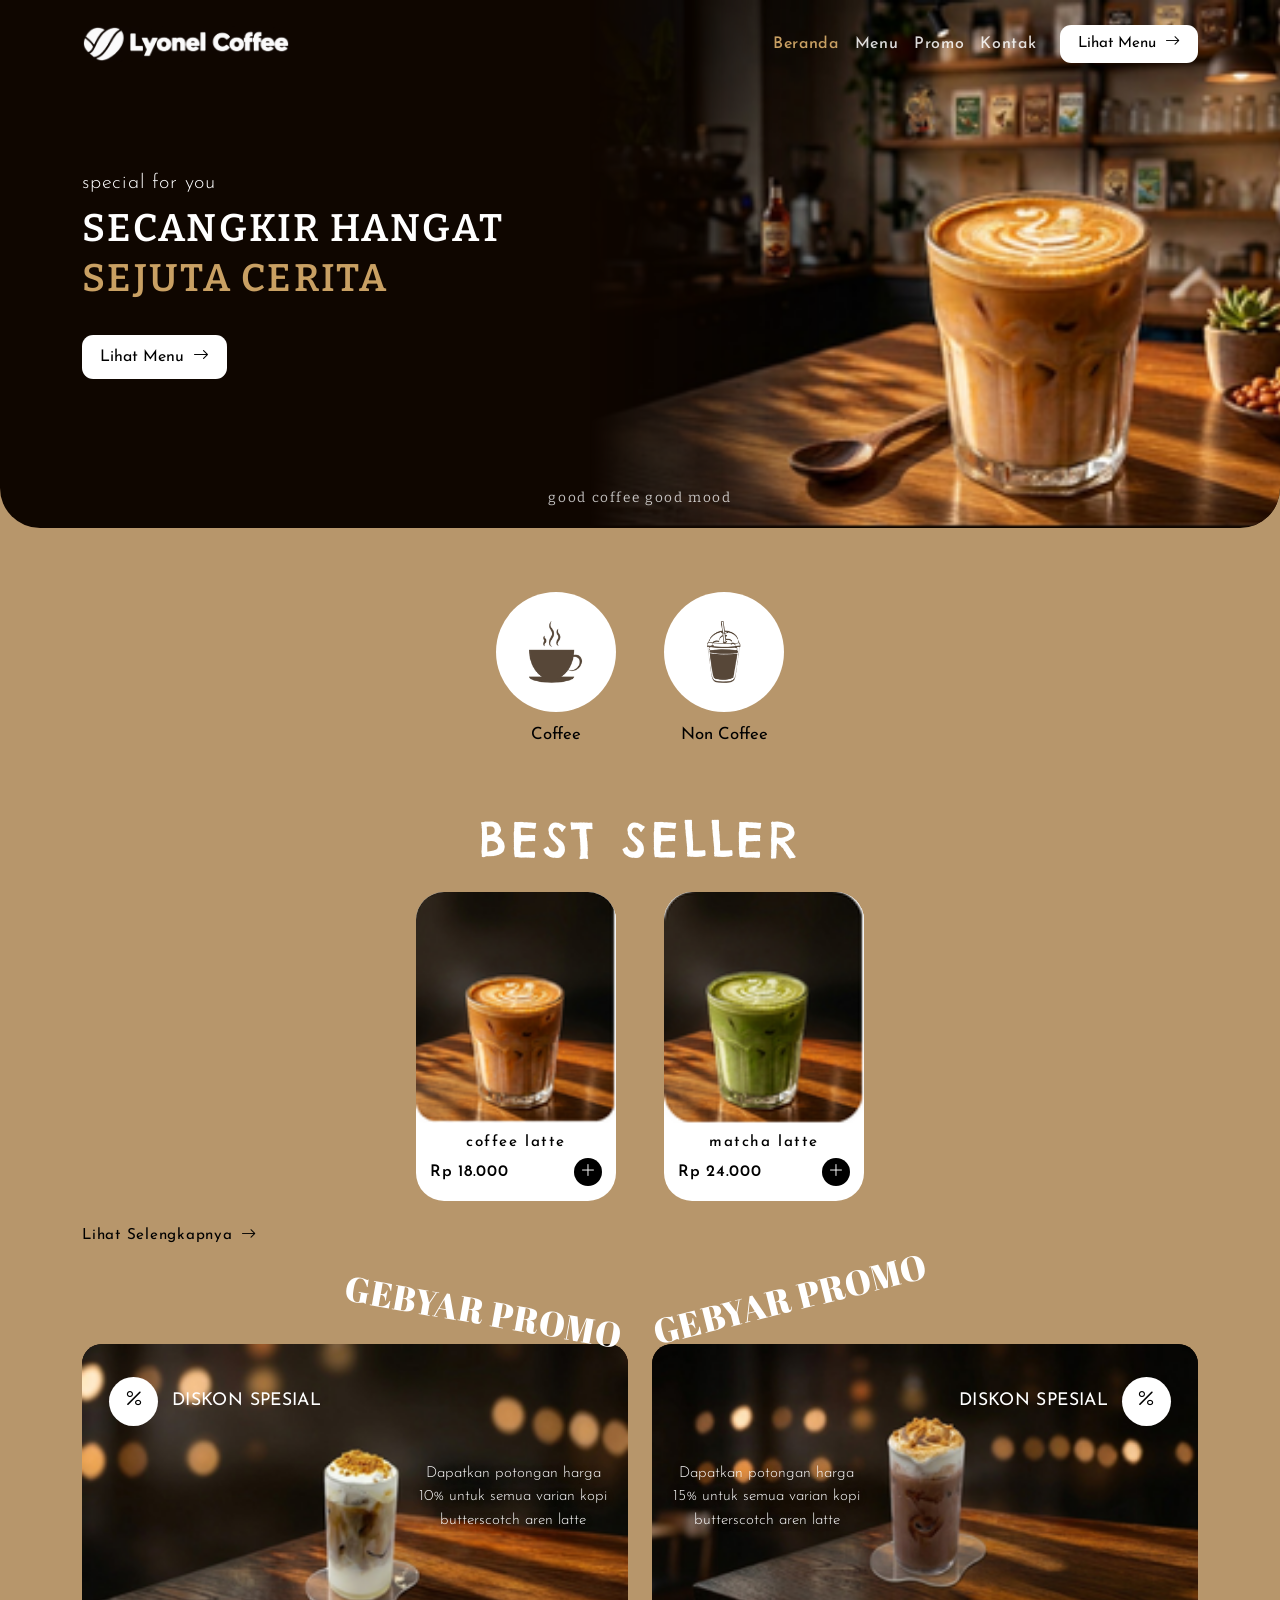
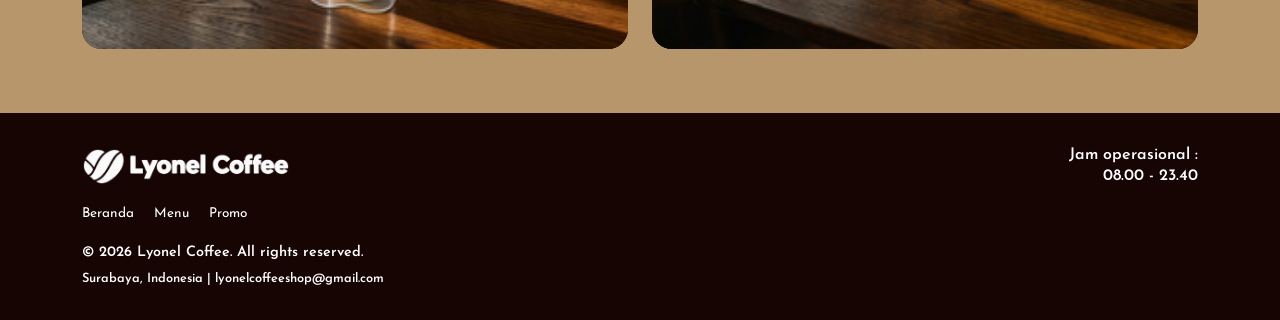
==== index.html @ e07eecb4 "first commit" ====
<!DOCTYPE html>
<html lang="id">
<head>
  <meta charset="utf-8">
  <meta name="viewport" content="width=device-width, initial-scale=1">
  <title>Lyonel Coffee – Secangkir Hangat Sejuta Cerita</title>
  <meta name="description" content="Lyonel Coffee, kedai kopi di Surabaya. Lihat menu coffee dan non coffee, best seller, serta promo terbaru.">
  <meta name="theme-color" content="#0f0600">
  <link rel="icon" href="assets/img/brand/lyonel-coffee-logo.png" type="image/png">

  <!-- Fonts -->
  <link rel="preconnect" href="https://fonts.googleapis.com">
  <link rel="preconnect" href="https://fonts.gstatic.com" crossorigin>
  <link href="https://fonts.googleapis.com/css2?family=Abril+Fatface&family=Archivo+Black&family=Bitter:wght@600&family=Chelsea+Market&family=Josefin+Sans:wght@300;400;500;600;700&family=Raleway:wght@400;500&display=swap" rel="stylesheet">

  <!-- Bootstrap 5 + Bootstrap Icons -->
  <link href="https://cdn.jsdelivr.net/npm/bootstrap@5.3.3/dist/css/bootstrap.min.css" rel="stylesheet">
  <link href="https://cdn.jsdelivr.net/npm/bootstrap-icons@1.11.3/font/bootstrap-icons.min.css" rel="stylesheet">

  <link href="assets/css/style.css" rel="stylesheet">
</head>
<body>
  <a class="skip-link" href="#main">Lewati ke konten utama</a>

  <!-- ===== Hero + navigation ===== -->
  <header class="hero">
    <nav class="site-nav navbar navbar-expand-lg navbar-dark" aria-label="Navigasi utama">
      <div class="container">
        <a class="navbar-brand" href="index.html" aria-label="Lyonel Coffee – beranda">
          <img class="site-nav__logo" src="assets/img/brand/lyonel-coffee-logo.png" alt="Lyonel Coffee" width="900" height="159">
        </a>
        <button class="navbar-toggler" type="button" data-bs-toggle="collapse" data-bs-target="#mainMenu"
                aria-controls="mainMenu" aria-expanded="false" aria-label="Buka menu navigasi">
          <i class="bi bi-list" aria-hidden="true"></i>
        </button>
        <div class="collapse navbar-collapse" id="mainMenu">
          <ul class="navbar-nav ms-auto align-items-lg-center">
            <li class="nav-item"><a class="nav-link" href="index.html" aria-current="page">Beranda</a></li>
            <li class="nav-item"><a class="nav-link" href="menu.html">Menu</a></li>
            <li class="nav-item"><a class="nav-link" href="#promo">Promo</a></li>
            <li class="nav-item"><a class="nav-link" href="#kontak">Kontak</a></li>
            <li class="nav-item d-none d-lg-block ms-lg-3">
              <a class="btn-lyonel" href="menu.html">Lihat Menu <i class="bi bi-arrow-right" aria-hidden="true"></i></a>
            </li>
          </ul>
        </div>
      </div>
    </nav>

    <div class="hero__media">
      <img src="assets/img/hero/hero-bg.png" alt="" width="366" height="200" fetchpriority="high">
    </div>

    <div class="container hero__body">
      <p class="hero__lead">special for you</p>
      <h1 class="hero__title">
        <span>SECANGKIR HANGAT</span>
        <span class="is-accent">SEJUTA CERITA</span>
      </h1>
      <a class="btn-lyonel" href="menu.html">Lihat Menu <i class="bi bi-arrow-right" aria-hidden="true"></i></a>
    </div>
    <p class="hero__tagline">good coffee good mood</p>
  </header>

  <main id="main">
    <noscript>
      <p class="container py-4 text-center">Aktifkan JavaScript untuk melihat daftar menu dan best seller.</p>
    </noscript>

    <!-- ===== Categories ===== -->
    <section class="section pb-0" aria-label="Kategori menu">
      <div class="container">
        <div class="d-flex justify-content-center gap-5 gap-lg-6">
          <a class="category-link" href="menu.html?kategori=coffee">
            <span class="category-link__circle">
              <img src="assets/img/icons/icon-coffee.png" alt="" width="90" height="103">
            </span>
            Coffee
          </a>
          <a class="category-link" href="menu.html?kategori=non-coffee">
            <span class="category-link__circle">
              <img src="assets/img/icons/icon-non-coffee.png" alt="" width="62" height="116">
            </span>
            Non Coffee
          </a>
        </div>
      </div>
    </section>

    <!-- ===== Best seller ===== -->
    <section class="section pb-0" aria-labelledby="bestSellerTitle">
      <div class="container">
        <h2 class="section-title" id="bestSellerTitle">Best Seller</h2>
        <div class="row justify-content-center g-4 g-lg-5" id="bestSellerList"><!-- rendered by main.js --></div>
        <div class="text-center text-lg-start">
          <a class="link-more" href="menu.html">Lihat Selengkapnya <i class="bi bi-arrow-right" aria-hidden="true"></i></a>
        </div>
      </div>
    </section>

    <!-- ===== Promo ===== -->
    <section class="section pt-5 pb-0" id="promo" aria-labelledby="promoTitle">
      <div class="container">
        <h2 class="visually-hidden" id="promoTitle">Promo</h2>
        <div class="row gy-5 gx-lg-4 pt-5">
          <div class="col-lg-6">
            <div class="promo-wrap">
              <p class="promo-label promo-label--right" aria-hidden="true">Gebyar Promo</p>
              <article class="promo">
                <img class="promo__img" src="assets/img/promo/promo-butterscotch-1.png"
                     alt="Butterscotch aren latte dengan krim dan remah butterscotch di atasnya" width="288" height="161" loading="lazy">
                <div class="promo__head">
                  <span class="promo__badge"><i class="bi bi-percent" aria-hidden="true"></i></span>
                  <h3>Diskon Spesial</h3>
                </div>
                <p class="promo__text">Dapatkan potongan harga 10% untuk semua varian kopi butterscotch aren latte</p>
              </article>
            </div>
          </div>
          <div class="col-lg-6">
            <div class="promo-wrap">
              <p class="promo-label promo-label--left" aria-hidden="true">Gebyar Promo</p>
              <article class="promo promo--reverse">
                <img class="promo__img" src="assets/img/promo/promo-butterscotch-2.png"
                     alt="Minuman dingin dengan krim dan remah butterscotch di atasnya" width="288" height="161" loading="lazy">
                <div class="promo__head">
                  <span class="promo__badge"><i class="bi bi-percent" aria-hidden="true"></i></span>
                  <h3>Diskon Spesial</h3>
                </div>
                <p class="promo__text">Dapatkan potongan harga 15% untuk semua varian kopi butterscotch aren latte</p>
              </article>
            </div>
          </div>
        </div>
      </div>
    </section>
  </main>

  <!-- ===== Product detail modal (filled by main.js) ===== -->
  <div class="modal fade product-modal" id="productModal" tabindex="-1" aria-labelledby="productModalTitle" aria-hidden="true">
    <div class="modal-dialog modal-dialog-centered modal-sm">
      <div class="modal-content">
        <div class="modal-header border-0 pb-0">
          <button type="button" class="btn-close ms-auto" data-bs-dismiss="modal" aria-label="Tutup"></button>
        </div>
        <div class="modal-body text-center pt-0">
          <img class="product-modal__image" data-modal-image src="assets/img/products/coffee-latte.png" alt="">
          <p class="product-modal__category" data-modal-category></p>
          <h2 class="modal-title product-modal__name" id="productModalTitle" data-modal-name></h2>
          <p class="product-modal__desc" data-modal-description></p>
          <p class="price product-modal__price mb-0" data-modal-price></p>
        </div>
      </div>
    </div>
  </div>

  <!-- ===== Footer ===== -->
  <footer class="site-footer" id="kontak">
    <div class="container">
      <div class="d-flex justify-content-between align-items-center gap-3">
        <a href="index.html" aria-label="Lyonel Coffee – beranda">
          <img class="site-footer__logo" src="assets/img/brand/lyonel-coffee-logo.png" alt="Lyonel Coffee" width="900" height="159" loading="lazy">
        </a>
        <p class="site-footer__hours text-end">Jam operasional :<br>08.00 - 23.40</p>
      </div>
      <ul class="site-footer__nav">
        <li><a href="index.html">Beranda</a></li>
        <li><a href="menu.html">Menu</a></li>
        <li><a href="#promo">Promo</a></li>
      </ul>
      <p class="site-footer__copy">© 2026 Lyonel Coffee. All rights reserved.</p>
      <p class="site-footer__meta">Surabaya, Indonesia | <a href="mailto:lyonelcoffeeshop@gmail.com">lyonelcoffeeshop@gmail.com</a></p>
    </div>
  </footer>

  <script src="https://cdn.jsdelivr.net/npm/bootstrap@5.3.3/dist/js/bootstrap.bundle.min.js"></script>
  <script src="assets/js/products.js"></script>
  <script src="assets/js/main.js"></script>
</body>
</html>
---- assets/css/style.css ----
/* ==========================================================================
   Lyonel Coffee – stylesheet
   Sits on top of Bootstrap 5.3. Table of contents:
   1. Design tokens        5. Categories (Home)
   2. Base                 6. Best seller + product cards
   3. Navbar               7. Promo banners
   4. Hero                 8. Menu tabs
                           9. Modal · 10. Footer
   ========================================================================== */

/* 1. Design tokens ------------------------------------------------------ */
:root {
  /* Colour – sampled from the Canva references */
  --lc-tan: #b7966b;          /* page background */
  --lc-roast: #0f0600;        /* hero / dark photo tone */
  --lc-espresso: #170504;     /* footer */
  --lc-brown: #554536;        /* active tab, icon glyphs */
  --lc-slate: #b2bac2;        /* inactive tab */
  --lc-gold: #c9a063;         /* hero accent line */
  --lc-white: #fff;
  --lc-ink: #000;

  /* Typography – swap any family here and it updates site-wide */
  --font-slab: "Bitter", Georgia, serif;                         /* hero headline */
  --font-ui: "Josefin Sans", system-ui, sans-serif;              /* UI, prices, buttons */
  --font-text: "Raleway", system-ui, sans-serif;                 /* descriptions */
  --font-product: "Archivo Black", "Arial Black", sans-serif;    /* product names */
  --font-display: "Chelsea Market", Georgia, serif;              /* "Best Seller" */
  --font-promo: "Abril Fatface", Georgia, serif;                 /* "Gebyar Promo" */

  /* Shape & spacing */
  --radius-lg: 1.75rem;
  --radius-md: 1.25rem;
  --radius-sm: 0.4rem;
  --section-space: clamp(2rem, 5vw, 4rem);

  /* Bootstrap overrides */
  --bs-body-font-family: var(--font-ui);
  --bs-body-bg: var(--lc-tan);
  --bs-body-color: var(--lc-ink);
  --bs-border-radius: var(--radius-sm);
}

/* 2. Base --------------------------------------------------------------- */
html { scroll-padding-top: 1rem; }
@media (prefers-reduced-motion: no-preference) {
  html { scroll-behavior: smooth; }
}

body {
  display: flex;
  flex-direction: column;
  min-height: 100vh;
  overflow-x: clip;
}
main { flex: 1 0 auto; }

img { max-width: 100%; height: auto; }

:focus-visible {
  outline: 3px solid var(--lc-white);
  outline-offset: 3px;
  box-shadow: 0 0 0 5px var(--lc-ink);
}

.skip-link {
  position: absolute;
  left: 1rem;
  top: -4rem;
  z-index: 2000;
  padding: 0.5rem 1rem;
  background: var(--lc-white);
  color: var(--lc-ink);
  border-radius: var(--radius-sm);
}
.skip-link:focus { top: 1rem; }

.section { padding-block: var(--section-space); }

.section-title {
  margin: 0 0 1.5rem;
  text-align: center;
  font-family: var(--font-display);
  font-weight: 400;
  font-size: clamp(2rem, 6vw, 3rem);
  letter-spacing: 0.08em;
  text-transform: uppercase;
  color: var(--lc-white);
}

.price {
  font-family: var(--font-ui);
  font-weight: 600;
  font-size: 0.9rem;
  letter-spacing: 0.04em;
  white-space: nowrap;
}

/* The black "+" button used on every product card.
   The ::after enlarges the tap target to ~44px. */
.btn-add {
  position: relative;
  flex: none;
  display: grid;
  place-items: center;
  width: 1.75rem;
  height: 1.75rem;
  padding: 0;
  border: 0;
  border-radius: 50%;
  background: var(--lc-ink);
  color: var(--lc-white);
  font-size: 1rem;
  transition: transform 0.2s ease, background-color 0.2s ease;
}
.btn-add::after { content: ""; position: absolute; inset: -0.5rem; }
.btn-add:hover { background: var(--lc-brown); transform: scale(1.1); }

/* 3. Navbar (sits over the hero image) ---------------------------------- */
.site-nav {
  position: absolute;
  inset: 0 0 auto 0;
  z-index: 10;
  padding-block: 0.9rem;
}
.site-nav .navbar-brand { padding: 0; }
.site-nav__logo { display: block; width: 10.5rem; height: auto; }

.site-nav .navbar-toggler {
  border: 0;
  padding: 0.35rem 0.5rem;
  color: var(--lc-white);
  font-size: 1.75rem;
  line-height: 1;
}

/* Mobile menu panel */
.site-nav .navbar-collapse {
  margin-top: 0.75rem;
  padding: 0.75rem 1rem;
  border-radius: var(--radius-md);
  background: rgba(23, 5, 4, 0.94);
}
.site-nav .nav-link {
  padding: 0.7rem 0;
  font-weight: 500;
  letter-spacing: 0.04em;
  color: rgba(255, 255, 255, 0.85);
}
.site-nav .nav-link:hover,
.site-nav .nav-link[aria-current="page"] { color: var(--lc-gold); }

/* White pill button used in the hero and navbar */
.btn-lyonel {
  display: inline-flex;
  align-items: center;
  gap: 0.6rem;
  padding: 0.6rem 1.1rem;
  border: 0;
  border-radius: 0.7rem;
  background: var(--lc-white);
  color: var(--lc-ink);
  font-family: var(--font-ui);
  font-weight: 400;
  font-size: 1rem;
  text-decoration: none;
  transition: background-color 0.2s ease, color 0.2s ease;
}
.btn-lyonel i { transition: transform 0.2s ease; }
.btn-lyonel:hover { background: var(--lc-gold); color: var(--lc-ink); }
.btn-lyonel:hover i { transform: translateX(3px); }

@media (min-width: 992px) {
  .site-nav { padding-block: 1.5rem; }
  .site-nav__logo { width: 13rem; }
  .site-nav .navbar-collapse {
    margin-top: 0;
    padding: 0;
    background: none;
  }
  .site-nav .nav-link { padding: 0.5rem 1rem; }
  .site-nav .btn-lyonel { padding: 0.5rem 1.1rem; font-size: 0.95rem; }
}

/* 4. Hero --------------------------------------------------------------- */
.hero {
  position: relative;
  isolation: isolate;
  overflow: hidden;
  min-height: 17.5rem;
  border-radius: 0 0 var(--radius-lg) var(--radius-lg);
  background: var(--lc-roast);
  color: var(--lc-white);
}
.hero__media { position: absolute; inset: 0; z-index: -1; }
.hero__media img {
  width: 100%;
  height: 100%;
  object-fit: cover;
  object-position: 32% center;
}
/* keeps white text readable over the left side of the photo */
.hero__media::after {
  content: "";
  position: absolute;
  inset: 0;
  background: linear-gradient(90deg, rgba(15, 6, 0, 0.7) 0%, rgba(15, 6, 0, 0) 68%);
}

.hero__body {
  padding-top: 5.75rem;
  padding-bottom: 3rem;
}
.hero__lead {
  margin: 0 0 0.35rem;
  font-size: 1rem;
  font-weight: 300;
  letter-spacing: 0.04em;
  text-indent: 2.4rem;
}
.hero__title {
  margin: 0 0 1.25rem;
  font-family: var(--font-slab);
  font-weight: 600;
  font-size: clamp(1.15rem, 5.4vw, 1.5rem);
  line-height: 1.3;
  letter-spacing: 0.06em;
}
.hero__title span { display: block; }
.hero__title .is-accent { color: var(--lc-gold); }

.hero__tagline {
  position: absolute;
  inset: auto 0 0.7rem 0;
  margin: 0;
  text-align: center;
  font-family: var(--font-slab);
  font-size: 0.7rem;
  letter-spacing: 0.12em;
  color: rgba(255, 255, 255, 0.75);
}

/* Menu page: shorter hero with a large "Menu" heading */
.hero--compact .hero__body { padding-top: 6rem; padding-bottom: 3.25rem; }
.hero--compact h1 {
  margin: 0 0 0.6rem;
  font-family: var(--font-ui);
  font-weight: 700;
  font-size: clamp(2.4rem, 11vw, 3.25rem);
  line-height: 1;
}
.hero--compact p.hero__text {
  max-width: 14rem;
  margin: 0;
  font-size: 1rem;
  font-weight: 500;
  line-height: 1.35;
}

/* One orchestrated entrance: hero text only */
@media (prefers-reduced-motion: no-preference) {
  .hero__body > * { animation: hero-in 0.7s ease-out both; }
  .hero__body > :nth-child(2) { animation-delay: 0.08s; }
  .hero__body > :nth-child(3) { animation-delay: 0.16s; }
  @keyframes hero-in {
    from { opacity: 0; transform: translateY(0.75rem); }
    to { opacity: 1; transform: none; }
  }
}

/* Desktop: the supplied photo is only 366px wide, so it is shown in a
   limited panel on the right (fading into the dark hero) instead of being
   stretched across the whole screen. */
@media (min-width: 992px) {
  .hero { min-height: 33rem; border-radius: 0 0 2.5rem 2.5rem; }
  .hero--compact { min-height: 24rem; }
  .hero__media {
    inset: 0 0 0 auto;
    width: min(54%, 48rem);
    -webkit-mask-image: linear-gradient(90deg, transparent 0%, #000 38%);
    mask-image: linear-gradient(90deg, transparent 0%, #000 38%);
  }
  .hero__media::after { display: none; }
  .hero__media img { object-position: 70% center; }
  .hero__body { padding-top: 10.5rem; padding-bottom: 5rem; }
  .hero--compact .hero__body { padding-top: 9rem; padding-bottom: 4rem; }
  .hero__title { font-size: 2.4rem; margin-bottom: 2rem; }
  .hero__lead { font-size: 1.25rem; text-indent: 0; }
  .hero__tagline { font-size: 0.85rem; bottom: 1.25rem; }
  .hero--compact h1 { font-size: 4.25rem; }
  .hero--compact p.hero__text { max-width: 22rem; font-size: 1.15rem; }
}

/* 5. Categories (Home) -------------------------------------------------- */
.category-link {
  display: flex;
  flex-direction: column;
  align-items: center;
  gap: 0.6rem;
  color: var(--lc-ink);
  font-size: 0.95rem;
  text-decoration: none;
}
.category-link__circle {
  display: grid;
  place-items: center;
  width: 5.25rem;
  height: 5.25rem;
  border-radius: 50%;
  background: var(--lc-white);
  transition: transform 0.25s ease;
}
.category-link__circle img { height: 2.7rem; width: auto; }
.category-link:hover .category-link__circle { transform: scale(1.06); }
.category-link:hover { color: var(--lc-ink); }

@media (min-width: 992px) {
  .category-link__circle { width: 7.5rem; height: 7.5rem; }
  .category-link__circle img { height: 3.9rem; }
  .category-link { font-size: 1.05rem; }
}

/* 6. Best seller + product cards ---------------------------------------- */
.feature-card {
  overflow: hidden;
  height: 100%;
  border-radius: var(--radius-lg);
  background: var(--lc-white);
}
@media (min-width: 768px) {
  /* source photos are ~100px wide: cap the card so they are not over-stretched */
  .feature-card { width: 12.5rem; }
}
.feature-card__img {
  display: block;
  width: 100%;
  aspect-ratio: 97 / 112;
  object-fit: cover;
}
.feature-card__body { padding: 0.65rem 0.9rem 0.9rem; }
.feature-card__name {
  margin: 0 0 0.4rem;
  text-align: center;
  font-family: var(--font-ui);
  font-weight: 500;
  font-size: 0.95rem;
  letter-spacing: 0.1em;
  text-transform: lowercase;
}
.feature-card__row,
.product-card__row {
  display: flex;
  align-items: center;
  justify-content: space-between;
  gap: 0.5rem;
}

.link-more {
  display: inline-flex;
  align-items: center;
  gap: 0.5rem;
  margin-top: 1.5rem;
  font-size: 0.95rem;
  letter-spacing: 0.05em;
  color: var(--lc-ink);
  text-decoration: none;
}
.link-more:hover { text-decoration: underline; text-underline-offset: 0.3em; }

.product-card {
  display: flex;
  flex-direction: column;
  height: 100%;
  padding: 0.9rem 1rem 1rem;
  border-radius: var(--radius-md);
  background: var(--lc-white);
}
.product-card__img {
  display: block;
  width: 100%;
  height: 6.5rem;
  margin-bottom: 0.75rem;
  object-fit: contain;
  transition: transform 0.3s ease;
}
.product-card:hover .product-card__img { transform: scale(1.05); }
.product-card__name {
  margin: 0 0 0.3rem;
  font-family: var(--font-product);
  font-weight: 400;
  font-size: 0.95rem;
  line-height: 1.2;
}
.product-card__desc {
  margin: 0 0 0.75rem;
  font-family: var(--font-text);
  font-size: 0.75rem;
  line-height: 1.4;
  color: #222;
}
.product-card__row { margin-top: auto; }

@media (min-width: 992px) {
  .product-card { padding: 1.1rem 1.25rem 1.25rem; }
  .product-card__img { height: 7.5rem; }
  .product-card__name { font-size: 1.05rem; }
  .product-card__desc { font-size: 0.82rem; }
  .price { font-size: 1rem; }
}

/* 7. Promo banners ------------------------------------------------------ */
.promo-wrap { position: relative; container-type: inline-size; }
.promo {
  position: relative;
  overflow: hidden;
  aspect-ratio: 288 / 161;
  border-radius: var(--radius-md);
  background: var(--lc-roast);
  color: var(--lc-white);
}
.promo__img { position: absolute; inset: 0; width: 100%; height: 100%; object-fit: cover; }

.promo__head {
  position: absolute;
  top: 6cqi;
  left: 5cqi;
  display: flex;
  align-items: center;
  gap: 2.5cqi;
  font-size: clamp(0.7rem, 3.6cqi, 1.1rem);
  letter-spacing: 0.02em;
}
.promo__head h3 { margin: 0; font: inherit; text-transform: uppercase; }
.promo__badge {
  display: grid;
  place-items: center;
  width: 9cqi;
  height: 9cqi;
  min-width: 1.75rem;
  min-height: 1.75rem;
  border-radius: 50%;
  background: var(--lc-white);
  color: var(--lc-ink);
  font-size: 1.1em;
}
.promo__text {
  position: absolute;
  top: 50%;
  right: 3cqi;
  width: 36cqi;
  margin: 0;
  transform: translateY(-50%);
  text-align: center;
  font-size: clamp(0.62rem, 3cqi, 0.95rem);
  font-weight: 300;
  line-height: 1.55;
  text-shadow: 0 1px 6px rgba(0, 0, 0, 0.6);
}
/* mirrored variant (second banner) */
.promo--reverse .promo__head { left: auto; right: 5cqi; flex-direction: row-reverse; }
.promo--reverse .promo__text { right: auto; left: 3cqi; }

.promo-label {
  position: absolute;
  z-index: 2;
  margin: 0;
  font-family: var(--font-promo);
  font-weight: 400;
  font-size: clamp(1.3rem, 7cqi, 2.2rem);
  line-height: 1;
  letter-spacing: 0.03em;
  text-transform: uppercase;
  color: var(--lc-white);
  pointer-events: none;
}
.promo-label--right { top: -1.6rem; right: 0.6rem; transform: rotate(10deg); transform-origin: right bottom; }
.promo-label--left { top: -1.9rem; left: 0.4rem; transform: rotate(-14deg); transform-origin: left bottom; }

/* 8. Menu tabs ---------------------------------------------------------- */
.menu-tabs {
  display: grid;
  grid-template-columns: 1fr 1fr;
  gap: 1rem;
  max-width: 34rem;
  margin-inline: auto;
}
.menu-tab {
  display: flex;
  align-items: center;
  justify-content: center;
  gap: 0.6rem;
  min-height: 2.9rem;
  padding: 0.4rem 0.75rem;
  border: 1px solid rgba(0, 0, 0, 0.3);
  border-radius: var(--radius-sm);
  background: var(--lc-slate);
  color: #2b2b2b;
  font-family: var(--font-ui);
  font-size: 1rem;
  transition: background-color 0.2s ease, color 0.2s ease;
}
.menu-tab img { height: 1.6rem; width: auto; }
.menu-tab .icon-light { display: none; }
.menu-tab:hover { background: #c4cad1; }
.menu-tab.is-active { background: var(--lc-brown); color: var(--lc-white); }
.menu-tab.is-active:hover { background: var(--lc-brown); }
.menu-tab.is-active .icon-dark { display: none; }
.menu-tab.is-active .icon-light { display: block; }

.menu-heading {
  margin: 2rem 0 1rem;
  font-family: var(--font-ui);
  font-weight: 700;
  font-size: clamp(1.6rem, 5vw, 2rem);
}

/* 9. Product modal ------------------------------------------------------ */
.product-modal .modal-content { border: 0; border-radius: var(--radius-md); overflow: hidden; }
.product-modal__image { display: block; margin: 0 auto 1rem; width: 9rem; height: 9rem; object-fit: contain; }
.product-modal__category {
  margin: 0 0 0.25rem;
  font-size: 0.85rem;
  letter-spacing: 0.05em;
  color: var(--lc-brown);
}
.product-modal__name { font-family: var(--font-product); font-weight: 400; font-size: 1.35rem; }
.product-modal__desc { font-family: var(--font-text); }
.product-modal__price { font-size: 1.25rem; }

/* 10. Footer ------------------------------------------------------------ */
.site-footer {
  margin-top: var(--section-space);
  padding-block: 1.25rem 1.5rem;
  background: var(--lc-espresso);
  color: var(--lc-white);
}
.site-footer__logo { display: block; width: 10.5rem; height: auto; }
.site-footer__hours { margin: 0; font-weight: 600; font-size: 0.9rem; line-height: 1.35; }
.site-footer__copy { margin: 1.1rem 0 0.35rem; font-weight: 600; font-size: 0.85rem; }
.site-footer__meta { margin: 0; font-size: 0.7rem; font-weight: 600; }
.site-footer a { color: inherit; text-decoration: none; }
.site-footer a:hover { color: var(--lc-gold); text-decoration: underline; text-underline-offset: 0.2em; }
.site-footer__nav { display: flex; flex-wrap: wrap; gap: 0.25rem 1.25rem; margin: 1rem 0 0; padding: 0; list-style: none; font-size: 0.85rem; }

@media (min-width: 992px) {
  .site-footer { padding-block: 2rem; }
  .site-footer__logo { width: 13rem; }
  .site-footer__hours { font-size: 1rem; }
  .site-footer__copy { font-size: 0.9rem; }
  .site-footer__meta { font-size: 0.8rem; }
}
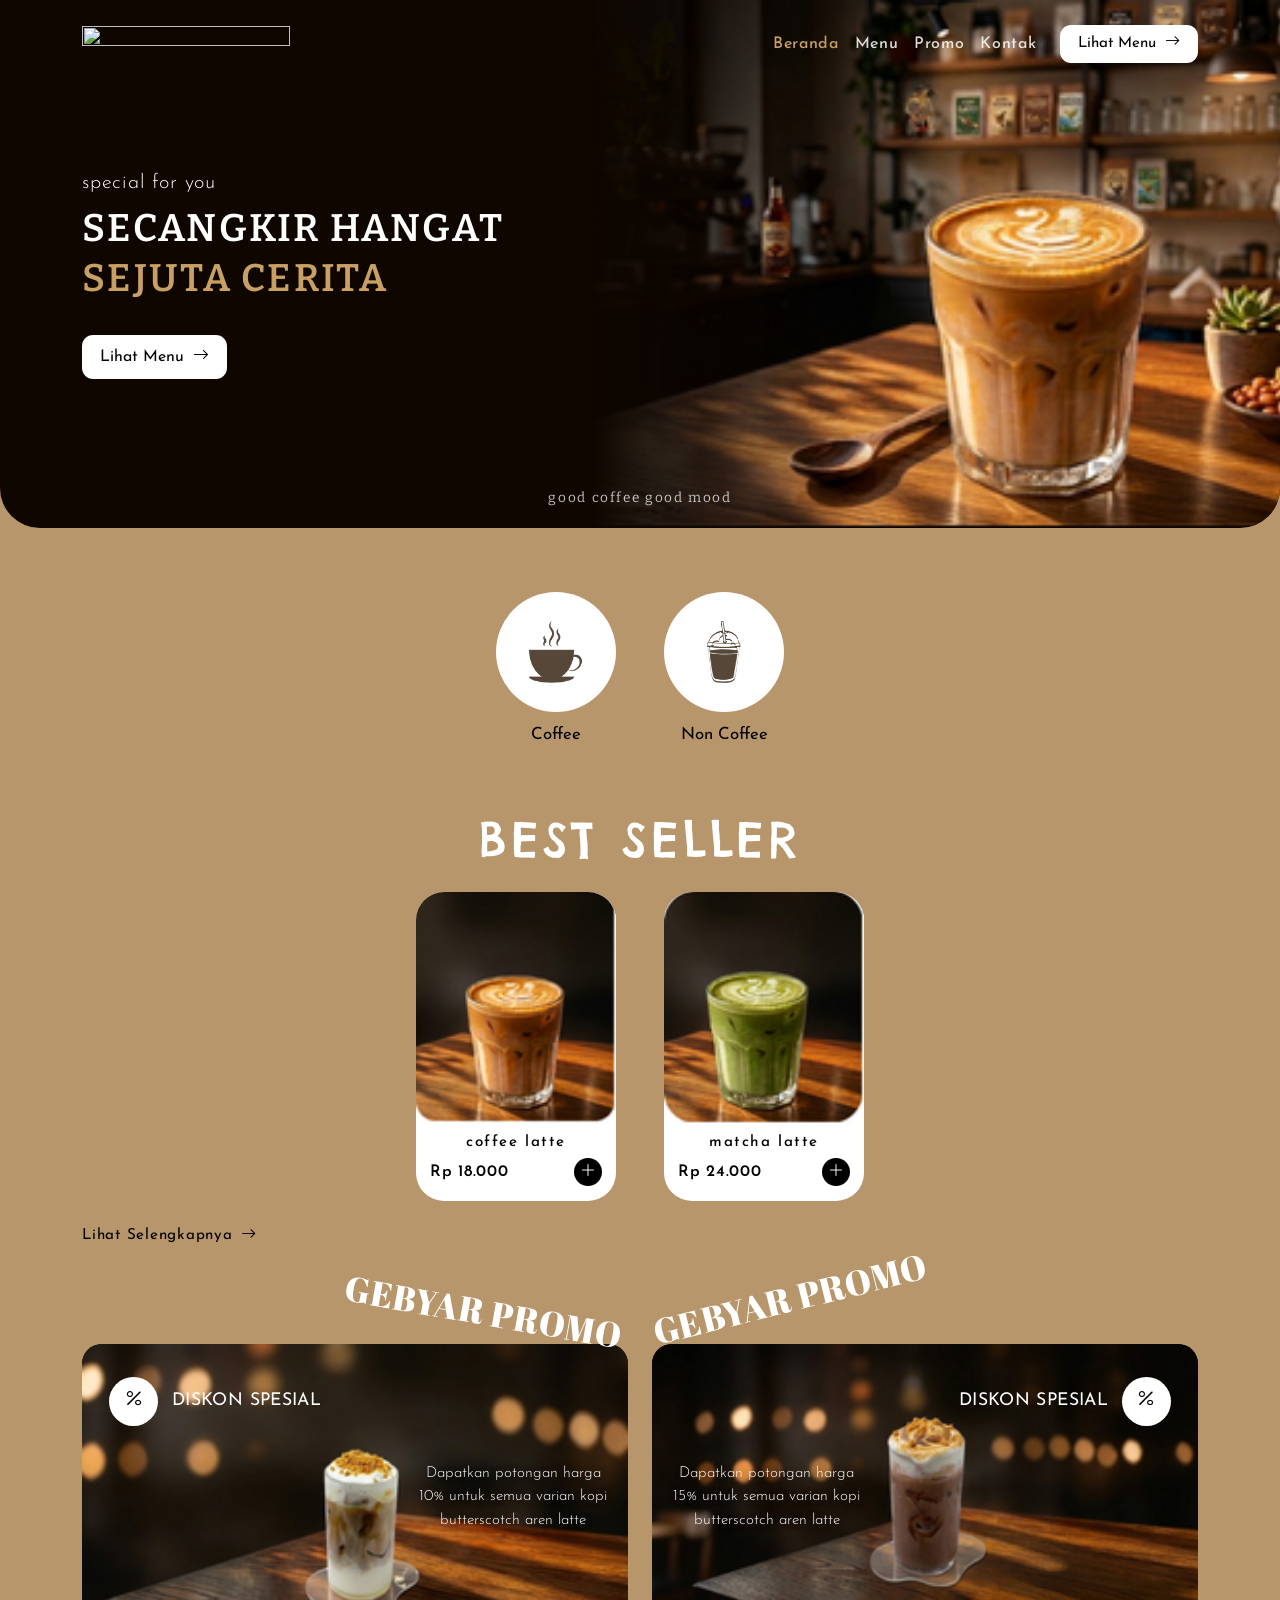
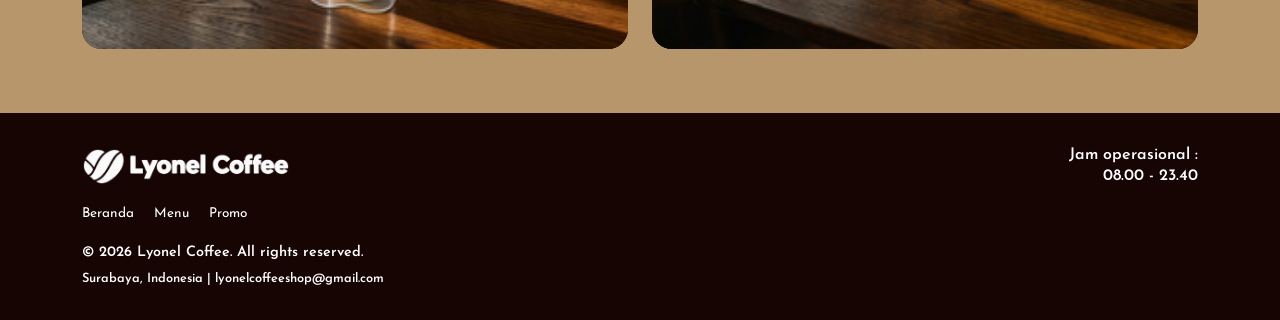
==== commit b2527879: "Refactor index.html for improved structure" ====
--- a/index.html
+++ b/index.html
@@ -1,180 +1,322 @@
-<!DOCTYPE html>
+<!doctype html>
 <html lang="id">
-<head>
-  <meta charset="utf-8">
-  <meta name="viewport" content="width=device-width, initial-scale=1">
-  <title>Lyonel Coffee – Secangkir Hangat Sejuta Cerita</title>
-  <meta name="description" content="Lyonel Coffee, kedai kopi di Surabaya. Lihat menu coffee dan non coffee, best seller, serta promo terbaru.">
-  <meta name="theme-color" content="#0f0600">
-  <link rel="icon" href="assets/img/brand/lyonel-coffee-logo.png" type="image/png">
-
-  <!-- Fonts -->
-  <link rel="preconnect" href="https://fonts.googleapis.com">
-  <link rel="preconnect" href="https://fonts.gstatic.com" crossorigin>
-  <link href="https://fonts.googleapis.com/css2?family=Abril+Fatface&family=Archivo+Black&family=Bitter:wght@600&family=Chelsea+Market&family=Josefin+Sans:wght@300;400;500;600;700&family=Raleway:wght@400;500&display=swap" rel="stylesheet">
-
-  <!-- Bootstrap 5 + Bootstrap Icons -->
-  <link href="https://cdn.jsdelivr.net/npm/bootstrap@5.3.3/dist/css/bootstrap.min.css" rel="stylesheet">
-  <link href="https://cdn.jsdelivr.net/npm/bootstrap-icons@1.11.3/font/bootstrap-icons.min.css" rel="stylesheet">
-
-  <link href="assets/css/style.css" rel="stylesheet">
-</head>
-<body>
-  <a class="skip-link" href="#main">Lewati ke konten utama</a>
-
-  <!-- ===== Hero + navigation ===== -->
-  <header class="hero">
-    <nav class="site-nav navbar navbar-expand-lg navbar-dark" aria-label="Navigasi utama">
-      <div class="container">
-        <a class="navbar-brand" href="index.html" aria-label="Lyonel Coffee – beranda">
-          <img class="site-nav__logo" src="assets/img/brand/lyonel-coffee-logo.png" alt="Lyonel Coffee" width="900" height="159">
-        </a>
-        <button class="navbar-toggler" type="button" data-bs-toggle="collapse" data-bs-target="#mainMenu"
-                aria-controls="mainMenu" aria-expanded="false" aria-label="Buka menu navigasi">
-          <i class="bi bi-list" aria-hidden="true"></i>
-        </button>
-        <div class="collapse navbar-collapse" id="mainMenu">
-          <ul class="navbar-nav ms-auto align-items-lg-center">
-            <li class="nav-item"><a class="nav-link" href="index.html" aria-current="page">Beranda</a></li>
-            <li class="nav-item"><a class="nav-link" href="menu.html">Menu</a></li>
-            <li class="nav-item"><a class="nav-link" href="#promo">Promo</a></li>
-            <li class="nav-item"><a class="nav-link" href="#kontak">Kontak</a></li>
-            <li class="nav-item d-none d-lg-block ms-lg-3">
-              <a class="btn-lyonel" href="menu.html">Lihat Menu <i class="bi bi-arrow-right" aria-hidden="true"></i></a>
-            </li>
-          </ul>
-        </div>
+  <head>
+    <meta charset="utf-8" />
+    <meta name="viewport" content="width=device-width, initial-scale=1" />
+    <title>Lyonel Coffee – Secangkir Hangat Sejuta Cerita</title>
+    <meta
+      name="description"
+      content="Lyonel Coffee, kedai kopi di Surabaya. Lihat menu coffee dan non coffee, best seller, serta promo terbaru."
+    />
+    <meta name="theme-color" content="#0f0600" />
+    <link
+      rel="icon"
+      href="assets/img/brand/lyonel-coffee-logo.png"
+      type="image/png"
+    />
+
+    <!-- Fonts -->
+    <link rel="preconnect" href="https://fonts.googleapis.com" />
+    <link rel="preconnect" href="https://fonts.gstatic.com" crossorigin />
+    <link
+      href="https://fonts.googleapis.com/css2?family=Abril+Fatface&family=Archivo+Black&family=Bitter:wght@600&family=Chelsea+Market&family=Josefin+Sans:wght@300;400;500;600;700&family=Raleway:wght@400;500&display=swap"
+      rel="stylesheet"
+    />
+
+    <!-- Bootstrap 5 + Bootstrap Icons -->
+    <link
+      href="https://cdn.jsdelivr.net/npm/bootstrap@5.3.3/dist/css/bootstrap.min.css"
+      rel="stylesheet"
+    />
+    <link
+      href="https://cdn.jsdelivr.net/npm/bootstrap-icons@1.11.3/font/bootstrap-icons.min.css"
+      rel="stylesheet"
+    />
+
+    <link href="assets/css/style.css" rel="stylesheet" />
+  </head>
+  <body>
+    <a class="skip-link" href="#main">Lewati ke konten utama</a>
+
+    <!-- ===== Hero + navigation ===== -->
+    <header class="hero">
+      <nav
+        class="site-nav navbar navbar-expand-lg navbar-dark"
+        aria-label="Navigasi utama"
+      >
+        <div class="container">
+          <a
+            class="navbar-brand"
+            href="index.html"
+            aria-label="Coffee-in – beranda"
+          >
+            <img
+              class="site-nav__logo"
+              src="assets/img/brand/coffeean.png"
+              width="900"
+              height="159"
+            />
+          </a>
+          <button
+            class="navbar-toggler"
+            type="button"
+            data-bs-toggle="collapse"
+            data-bs-target="#mainMenu"
+            aria-controls="mainMenu"
+            aria-expanded="false"
+            aria-label="Buka menu navigasi"
+          >
+            <i class="bi bi-list" aria-hidden="true"></i>
+          </button>
+          <div class="collapse navbar-collapse" id="mainMenu">
+            <ul class="navbar-nav ms-auto align-items-lg-center">
+              <li class="nav-item">
+                <a class="nav-link" href="index.html" aria-current="page"
+                  >Beranda</a
+                >
+              </li>
+              <li class="nav-item">
+                <a class="nav-link" href="menu.html">Menu</a>
+              </li>
+              <li class="nav-item">
+                <a class="nav-link" href="#promo">Promo</a>
+              </li>
+              <li class="nav-item">
+                <a class="nav-link" href="#kontak">Kontak</a>
+              </li>
+              <li class="nav-item d-none d-lg-block ms-lg-3">
+                <a class="btn-lyonel" href="menu.html"
+                  >Lihat Menu
+                  <i class="bi bi-arrow-right" aria-hidden="true"></i
+                ></a>
+              </li>
+            </ul>
+          </div>
+        </div>
+      </nav>
+
+      <div class="hero__media">
+        <img
+          src="assets/img/hero/hero-bg.png"
+          alt=""
+          width="366"
+          height="200"
+          fetchpriority="high"
+        />
       </div>
-    </nav>
-
-    <div class="hero__media">
-      <img src="assets/img/hero/hero-bg.png" alt="" width="366" height="200" fetchpriority="high">
-    </div>
-
-    <div class="container hero__body">
-      <p class="hero__lead">special for you</p>
-      <h1 class="hero__title">
-        <span>SECANGKIR HANGAT</span>
-        <span class="is-accent">SEJUTA CERITA</span>
-      </h1>
-      <a class="btn-lyonel" href="menu.html">Lihat Menu <i class="bi bi-arrow-right" aria-hidden="true"></i></a>
-    </div>
-    <p class="hero__tagline">good coffee good mood</p>
-  </header>
-
-  <main id="main">
-    <noscript>
-      <p class="container py-4 text-center">Aktifkan JavaScript untuk melihat daftar menu dan best seller.</p>
-    </noscript>
-
-    <!-- ===== Categories ===== -->
-    <section class="section pb-0" aria-label="Kategori menu">
-      <div class="container">
-        <div class="d-flex justify-content-center gap-5 gap-lg-6">
-          <a class="category-link" href="menu.html?kategori=coffee">
-            <span class="category-link__circle">
-              <img src="assets/img/icons/icon-coffee.png" alt="" width="90" height="103">
-            </span>
-            Coffee
-          </a>
-          <a class="category-link" href="menu.html?kategori=non-coffee">
-            <span class="category-link__circle">
-              <img src="assets/img/icons/icon-non-coffee.png" alt="" width="62" height="116">
-            </span>
-            Non Coffee
-          </a>
-        </div>
+
+      <div class="container hero__body">
+        <p class="hero__lead">special for you</p>
+        <h1 class="hero__title">
+          <span>SECANGKIR HANGAT</span>
+          <span class="is-accent">SEJUTA CERITA</span>
+        </h1>
+        <a class="btn-lyonel" href="menu.html"
+          >Lihat Menu <i class="bi bi-arrow-right" aria-hidden="true"></i
+        ></a>
       </div>
-    </section>
-
-    <!-- ===== Best seller ===== -->
-    <section class="section pb-0" aria-labelledby="bestSellerTitle">
-      <div class="container">
-        <h2 class="section-title" id="bestSellerTitle">Best Seller</h2>
-        <div class="row justify-content-center g-4 g-lg-5" id="bestSellerList"><!-- rendered by main.js --></div>
-        <div class="text-center text-lg-start">
-          <a class="link-more" href="menu.html">Lihat Selengkapnya <i class="bi bi-arrow-right" aria-hidden="true"></i></a>
-        </div>
-      </div>
-    </section>
-
-    <!-- ===== Promo ===== -->
-    <section class="section pt-5 pb-0" id="promo" aria-labelledby="promoTitle">
-      <div class="container">
-        <h2 class="visually-hidden" id="promoTitle">Promo</h2>
-        <div class="row gy-5 gx-lg-4 pt-5">
-          <div class="col-lg-6">
-            <div class="promo-wrap">
-              <p class="promo-label promo-label--right" aria-hidden="true">Gebyar Promo</p>
-              <article class="promo">
-                <img class="promo__img" src="assets/img/promo/promo-butterscotch-1.png"
-                     alt="Butterscotch aren latte dengan krim dan remah butterscotch di atasnya" width="288" height="161" loading="lazy">
-                <div class="promo__head">
-                  <span class="promo__badge"><i class="bi bi-percent" aria-hidden="true"></i></span>
-                  <h3>Diskon Spesial</h3>
-                </div>
-                <p class="promo__text">Dapatkan potongan harga 10% untuk semua varian kopi butterscotch aren latte</p>
-              </article>
+      <p class="hero__tagline">good coffee good mood</p>
+    </header>
+
+    <main id="main">
+      <noscript>
+        <p class="container py-4 text-center">
+          Aktifkan JavaScript untuk melihat daftar menu dan best seller.
+        </p>
+      </noscript>
+
+      <!-- ===== Categories ===== -->
+      <section class="section pb-0" aria-label="Kategori menu">
+        <div class="container">
+          <div class="d-flex justify-content-center gap-5 gap-lg-6">
+            <a class="category-link" href="menu.html?kategori=coffee">
+              <span class="category-link__circle">
+                <img
+                  src="assets/img/icons/icon-coffee.png"
+                  alt=""
+                  width="90"
+                  height="103"
+                />
+              </span>
+              Coffee
+            </a>
+            <a class="category-link" href="menu.html?kategori=non-coffee">
+              <span class="category-link__circle">
+                <img
+                  src="assets/img/icons/icon-non-coffee.png"
+                  alt=""
+                  width="62"
+                  height="116"
+                />
+              </span>
+              Non Coffee
+            </a>
+          </div>
+        </div>
+      </section>
+
+      <!-- ===== Best seller ===== -->
+      <section class="section pb-0" aria-labelledby="bestSellerTitle">
+        <div class="container">
+          <h2 class="section-title" id="bestSellerTitle">Best Seller</h2>
+          <div
+            class="row justify-content-center g-4 g-lg-5"
+            id="bestSellerList"
+          >
+            <!-- rendered by main.js -->
+          </div>
+          <div class="text-center text-lg-start">
+            <a class="link-more" href="menu.html"
+              >Lihat Selengkapnya
+              <i class="bi bi-arrow-right" aria-hidden="true"></i
+            ></a>
+          </div>
+        </div>
+      </section>
+
+      <!-- ===== Promo ===== -->
+      <section
+        class="section pt-5 pb-0"
+        id="promo"
+        aria-labelledby="promoTitle"
+      >
+        <div class="container">
+          <h2 class="visually-hidden" id="promoTitle">Promo</h2>
+          <div class="row gy-5 gx-lg-4 pt-5">
+            <div class="col-lg-6">
+              <div class="promo-wrap">
+                <p class="promo-label promo-label--right" aria-hidden="true">
+                  Gebyar Promo
+                </p>
+                <article class="promo">
+                  <img
+                    class="promo__img"
+                    src="assets/img/promo/promo-butterscotch-1.png"
+                    alt="Butterscotch aren latte dengan krim dan remah butterscotch di atasnya"
+                    width="288"
+                    height="161"
+                    loading="lazy"
+                  />
+                  <div class="promo__head">
+                    <span class="promo__badge"
+                      ><i class="bi bi-percent" aria-hidden="true"></i
+                    ></span>
+                    <h3>Diskon Spesial</h3>
+                  </div>
+                  <p class="promo__text">
+                    Dapatkan potongan harga 10% untuk semua varian kopi
+                    butterscotch aren latte
+                  </p>
+                </article>
+              </div>
             </div>
-          </div>
-          <div class="col-lg-6">
-            <div class="promo-wrap">
-              <p class="promo-label promo-label--left" aria-hidden="true">Gebyar Promo</p>
-              <article class="promo promo--reverse">
-                <img class="promo__img" src="assets/img/promo/promo-butterscotch-2.png"
-                     alt="Minuman dingin dengan krim dan remah butterscotch di atasnya" width="288" height="161" loading="lazy">
-                <div class="promo__head">
-                  <span class="promo__badge"><i class="bi bi-percent" aria-hidden="true"></i></span>
-                  <h3>Diskon Spesial</h3>
-                </div>
-                <p class="promo__text">Dapatkan potongan harga 15% untuk semua varian kopi butterscotch aren latte</p>
-              </article>
+            <div class="col-lg-6">
+              <div class="promo-wrap">
+                <p class="promo-label promo-label--left" aria-hidden="true">
+                  Gebyar Promo
+                </p>
+                <article class="promo promo--reverse">
+                  <img
+                    class="promo__img"
+                    src="assets/img/promo/promo-butterscotch-2.png"
+                    alt="Minuman dingin dengan krim dan remah butterscotch di atasnya"
+                    width="288"
+                    height="161"
+                    loading="lazy"
+                  />
+                  <div class="promo__head">
+                    <span class="promo__badge"
+                      ><i class="bi bi-percent" aria-hidden="true"></i
+                    ></span>
+                    <h3>Diskon Spesial</h3>
+                  </div>
+                  <p class="promo__text">
+                    Dapatkan potongan harga 15% untuk semua varian kopi
+                    butterscotch aren latte
+                  </p>
+                </article>
+              </div>
             </div>
           </div>
         </div>
-      </div>
-    </section>
-  </main>
-
-  <!-- ===== Product detail modal (filled by main.js) ===== -->
-  <div class="modal fade product-modal" id="productModal" tabindex="-1" aria-labelledby="productModalTitle" aria-hidden="true">
-    <div class="modal-dialog modal-dialog-centered modal-sm">
-      <div class="modal-content">
-        <div class="modal-header border-0 pb-0">
-          <button type="button" class="btn-close ms-auto" data-bs-dismiss="modal" aria-label="Tutup"></button>
-        </div>
-        <div class="modal-body text-center pt-0">
-          <img class="product-modal__image" data-modal-image src="assets/img/products/coffee-latte.png" alt="">
-          <p class="product-modal__category" data-modal-category></p>
-          <h2 class="modal-title product-modal__name" id="productModalTitle" data-modal-name></h2>
-          <p class="product-modal__desc" data-modal-description></p>
-          <p class="price product-modal__price mb-0" data-modal-price></p>
+      </section>
+    </main>
+
+    <!-- ===== Product detail modal (filled by main.js) ===== -->
+    <div
+      class="modal fade product-modal"
+      id="productModal"
+      tabindex="-1"
+      aria-labelledby="productModalTitle"
+      aria-hidden="true"
+    >
+      <div class="modal-dialog modal-dialog-centered modal-sm">
+        <div class="modal-content">
+          <div class="modal-header border-0 pb-0">
+            <button
+              type="button"
+              class="btn-close ms-auto"
+              data-bs-dismiss="modal"
+              aria-label="Tutup"
+            ></button>
+          </div>
+          <div class="modal-body text-center pt-0">
+            <img
+              class="product-modal__image"
+              data-modal-image
+              src="assets/img/products/coffee-latte.png"
+              alt=""
+            />
+            <p class="product-modal__category" data-modal-category></p>
+            <h2
+              class="modal-title product-modal__name"
+              id="productModalTitle"
+              data-modal-name
+            ></h2>
+            <p class="product-modal__desc" data-modal-description></p>
+            <p class="price product-modal__price mb-0" data-modal-price></p>
+          </div>
         </div>
       </div>
     </div>
-  </div>
-
-  <!-- ===== Footer ===== -->
-  <footer class="site-footer" id="kontak">
-    <div class="container">
-      <div class="d-flex justify-content-between align-items-center gap-3">
-        <a href="index.html" aria-label="Lyonel Coffee – beranda">
-          <img class="site-footer__logo" src="assets/img/brand/lyonel-coffee-logo.png" alt="Lyonel Coffee" width="900" height="159" loading="lazy">
-        </a>
-        <p class="site-footer__hours text-end">Jam operasional :<br>08.00 - 23.40</p>
+
+    <!-- ===== Footer ===== -->
+    <footer class="site-footer" id="kontak">
+      <div class="container">
+        <div class="d-flex justify-content-between align-items-center gap-3">
+          <a href="index.html" aria-label="Coffee-in – beranda">
+            <img
+              class="site-footer__logo"
+              src="assets/img/brand/lyonel-coffee-logo.png"
+              alt="Lyonel Coffee"
+              width="900"
+              height="159"
+              loading="lazy"
+            />
+          </a>
+          <p class="site-footer__hours text-end">
+            Jam operasional :<br />08.00 - 23.40
+          </p>
+        </div>
+        <ul class="site-footer__nav">
+          <li><a href="index.html">Beranda</a></li>
+          <li><a href="menu.html">Menu</a></li>
+          <li><a href="#promo">Promo</a></li>
+        </ul>
+        <p class="site-footer__copy">
+          © 2026 Lyonel Coffee. All rights reserved.
+        </p>
+        <p class="site-footer__meta">
+          Surabaya, Indonesia |
+          <a href="mailto:lyonelcoffeeshop@gmail.com"
+            >lyonelcoffeeshop@gmail.com</a
+          >
+        </p>
       </div>
-      <ul class="site-footer__nav">
-        <li><a href="index.html">Beranda</a></li>
-        <li><a href="menu.html">Menu</a></li>
-        <li><a href="#promo">Promo</a></li>
-      </ul>
-      <p class="site-footer__copy">© 2026 Lyonel Coffee. All rights reserved.</p>
-      <p class="site-footer__meta">Surabaya, Indonesia | <a href="mailto:lyonelcoffeeshop@gmail.com">lyonelcoffeeshop@gmail.com</a></p>
-    </div>
-  </footer>
-
-  <script src="https://cdn.jsdelivr.net/npm/bootstrap@5.3.3/dist/js/bootstrap.bundle.min.js"></script>
-  <script src="assets/js/products.js"></script>
-  <script src="assets/js/main.js"></script>
-</body>
+    </footer>
+
+    <script src="https://cdn.jsdelivr.net/npm/bootstrap@5.3.3/dist/js/bootstrap.bundle.min.js"></script>
+    <script src="assets/js/products.js"></script>
+    <script src="assets/js/main.js"></script>
+  </body>
 </html>
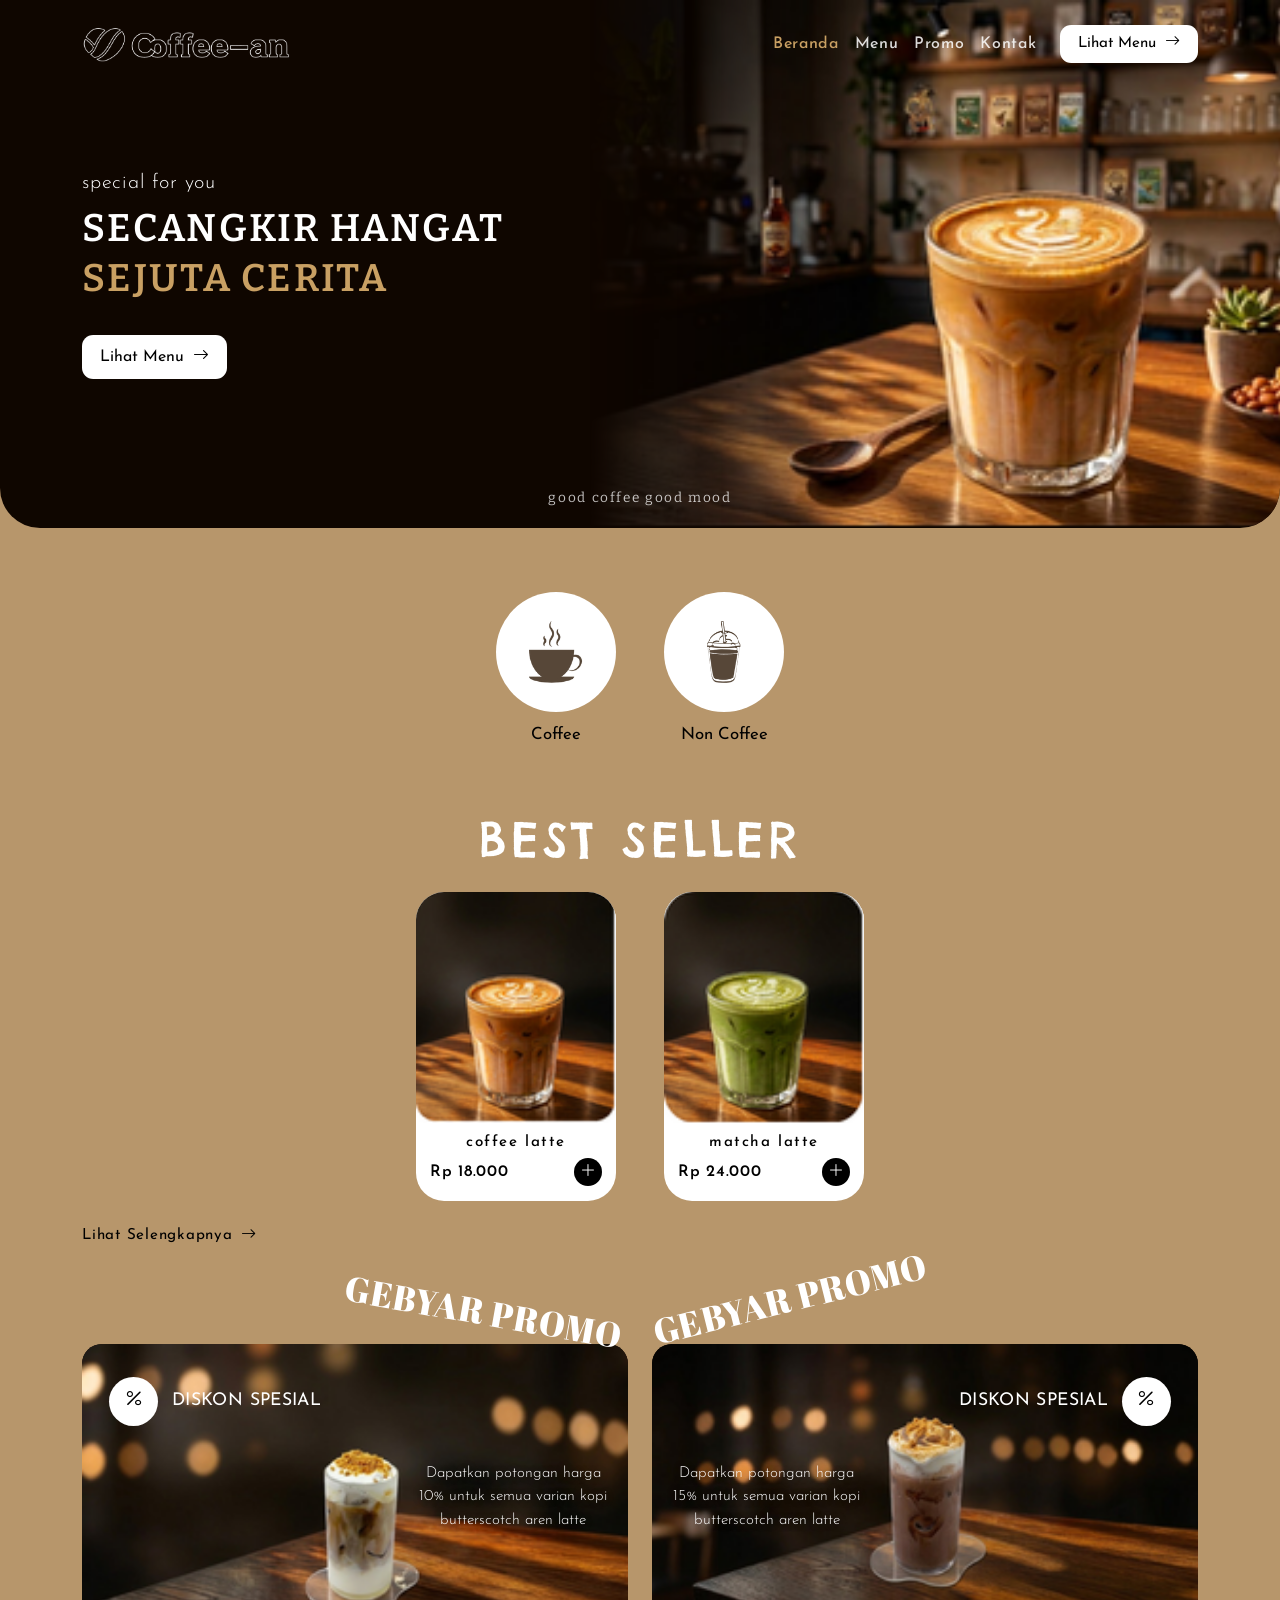
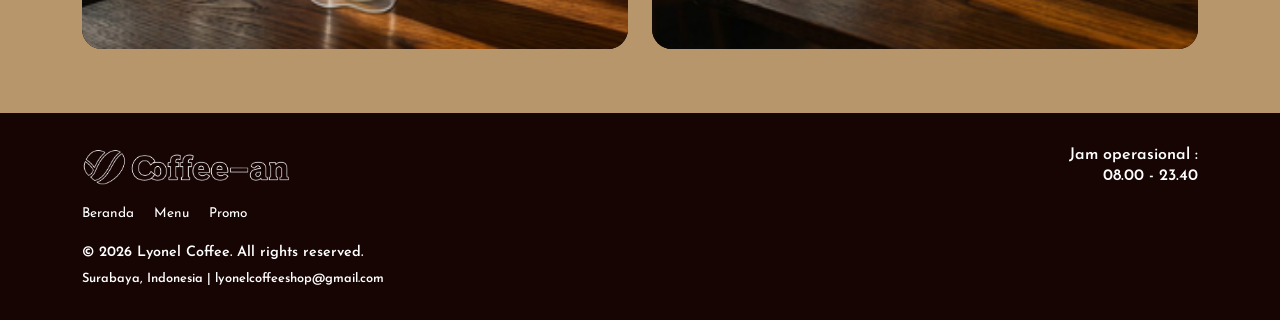
==== commit 59b30e89: "Update logo image source in index.html" ====
--- a/index.html
+++ b/index.html
@@ -287,7 +287,7 @@
           <a href="index.html" aria-label="Coffee-in – beranda">
             <img
               class="site-footer__logo"
-              src="assets/img/brand/lyonel-coffee-logo.png"
+              src="assets/img/brand/coffeean.png"
               alt="Lyonel Coffee"
               width="900"
               height="159"
